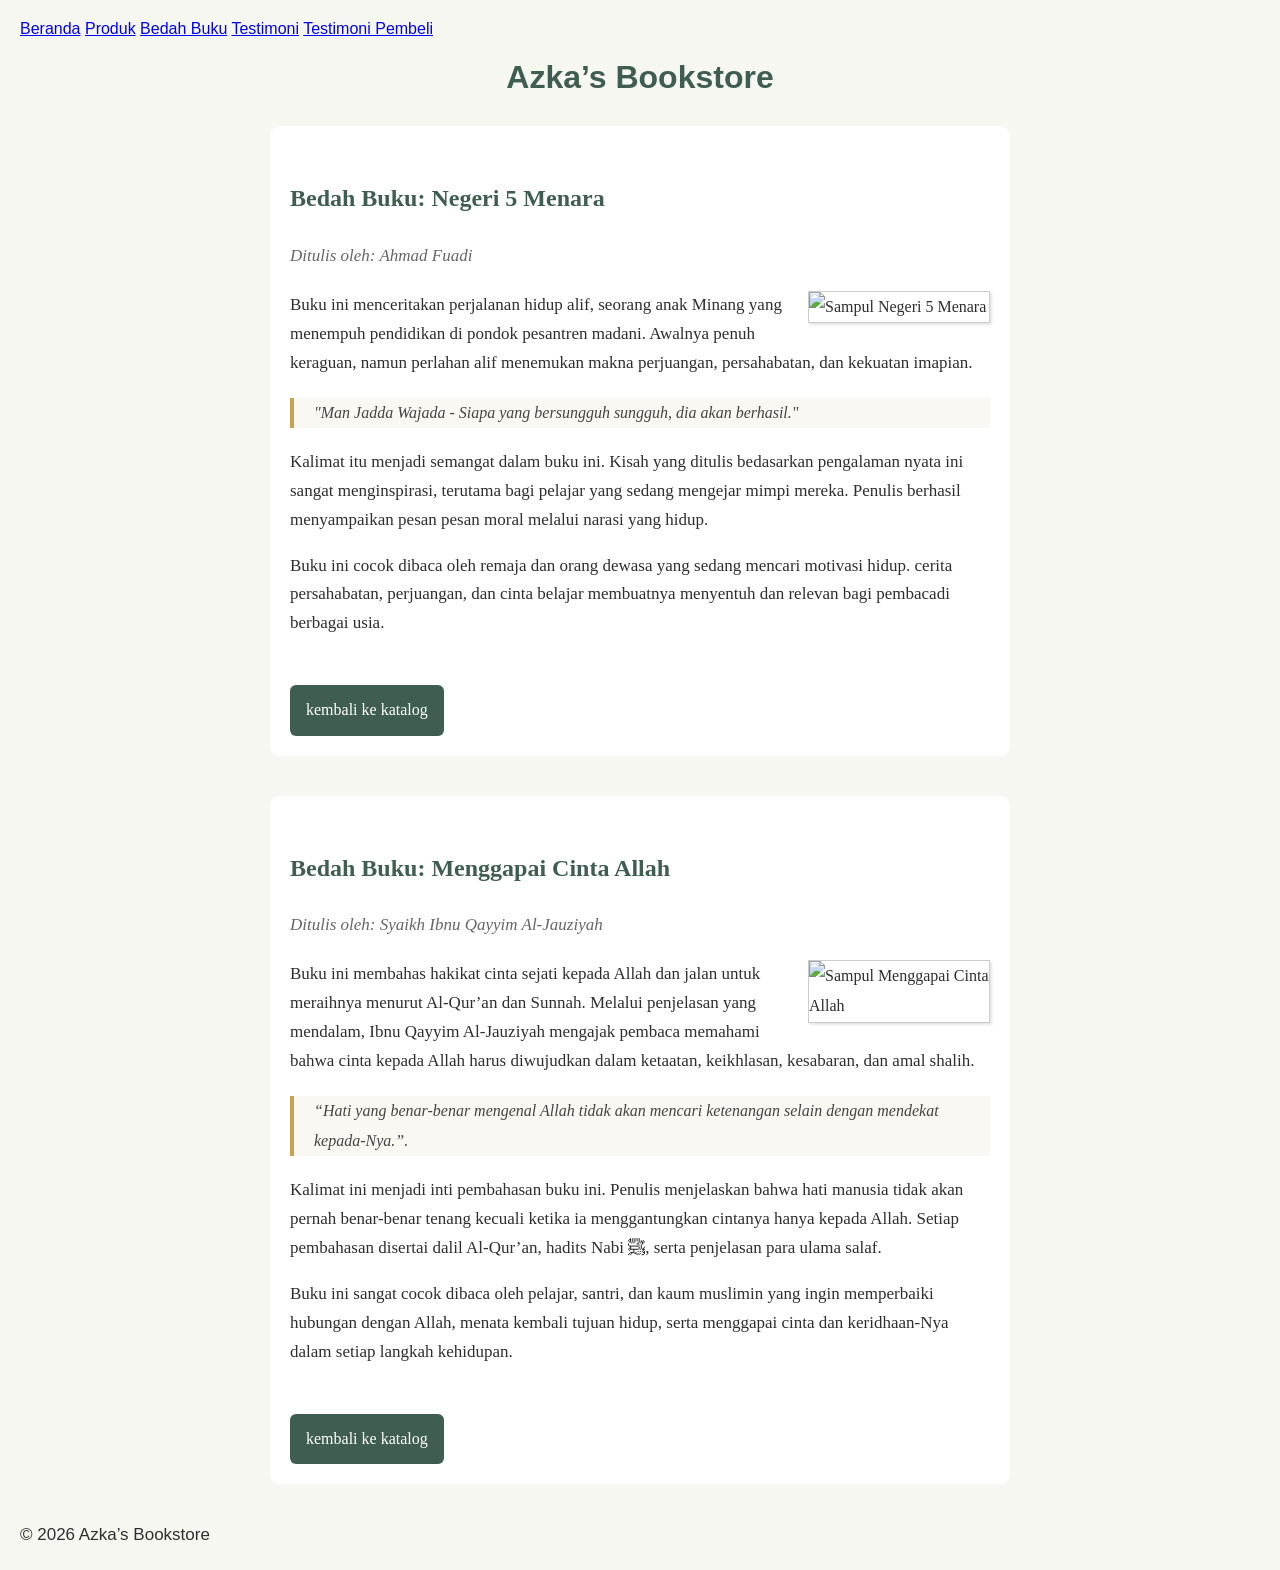
==== bedah-buku.html @ bd9b1e27 "Add files via upload" ====
<!DOCTYPE html>
<html lang="id">
<head>
<meta charset="UTF-8">
<meta name="viewport" content="width=device-width, initial-scale=1.0">
<title>Profil Usaha Buku</title>
<link rel="stylesheet" href="style.css"/>
</head>
<body>
    <header>
    <nav> <a href="index.html">Beranda</a>
        <a href="produk.html">Produk</a>
        <a href="bedah-buku.html">Bedah Buku</a>
        <a href="testimoni.html">Testimoni</a>
        <a href="tampil-testimoni.html">Testimoni Pembeli</a>
    </nav>
    </header>
     <h1>Azka’s Bookstore</h1>

<section class="daftar-produk">
<main class="artikel">
<h2>Bedah Buku: Negeri 5 Menara</h2>
<p class="penulis">Ditulis oleh: Ahmad Fuadi</p>
<img src="images/Negri 5 Menara.jpeg" alt="Sampul Negeri 5 Menara" class="sampul">
<p>
    Buku ini menceritakan perjalanan hidup alif, seorang anak Minang yang menempuh pendidikan di pondok pesantren madani.
    Awalnya penuh keraguan, namun perlahan alif menemukan makna perjuangan, persahabatan, dan kekuatan imapian. 
</p>

<blockquote>
    "Man Jadda Wajada - Siapa yang bersungguh sungguh, dia akan berhasil."
</blockquote>
<p> 
    Kalimat itu menjadi semangat dalam buku ini. Kisah yang ditulis bedasarkan pengalaman nyata ini sangat menginspirasi, terutama bagi pelajar yang sedang mengejar mimpi mereka. Penulis berhasil menyampaikan pesan pesan moral melalui narasi yang hidup.
</p>

<p>
    Buku ini cocok dibaca oleh remaja dan orang dewasa yang sedang mencari motivasi hidup. cerita persahabatan, perjuangan, dan cinta belajar membuatnya menyentuh dan relevan bagi pembacadi berbagai usia.
</p>
<a href="produk.html" class="btn-kembali">kembali ke katalog</a>
</main>
</section>

<section class="daftar-produk">
<main class="artikel">
<h2>Bedah Buku: Menggapai Cinta Allah</h2>
<p class="penulis">Ditulis oleh: Syaikh Ibnu Qayyim Al-Jauziyah</p>
<img src="images/Menggapai Cinta Allah.jpg" alt="Sampul Menggapai Cinta Allah" class="sampul">
<p>
    Buku ini membahas hakikat cinta sejati kepada Allah dan jalan untuk meraihnya menurut Al-Qur’an dan Sunnah. Melalui penjelasan yang mendalam, Ibnu Qayyim Al-Jauziyah mengajak pembaca memahami bahwa cinta kepada Allah harus diwujudkan dalam ketaatan, keikhlasan, kesabaran, dan amal shalih.
</p>

<blockquote>
   “Hati yang benar-benar mengenal Allah tidak akan mencari ketenangan selain dengan mendekat kepada-Nya.”.
</blockquote>

<p>
    Kalimat ini menjadi inti pembahasan buku ini. Penulis menjelaskan bahwa hati manusia tidak akan pernah benar-benar tenang kecuali ketika ia menggantungkan cintanya hanya kepada Allah. 
    Setiap pembahasan disertai dalil Al-Qur’an, hadits Nabi ﷺ, serta penjelasan para ulama salaf.
</p>

<p>
    Buku ini sangat cocok dibaca oleh pelajar, santri, dan kaum muslimin yang ingin memperbaiki hubungan dengan Allah, menata kembali tujuan hidup, serta menggapai cinta dan keridhaan-Nya dalam setiap langkah kehidupan.
</p>
<a href="produk.html" class="btn-kembali">kembali ke katalog</a>
</main>
</section>
<footer>
    <p>&copy; 2026 Azka’s Bookstore</p>
</footer>

</body>
</html>
---- style.css ----
body {
    background-color: #F7F7F2;
    font-family: Arial, sans-serif;
    color: #2E2E2E;
    margin: 20px;
}
h1 {
    color: #3F5D50;
    text-align: center;
    margin-bottom: 10px;
}
h2 {
color: #3F5D50;
text-align: left;
margin-top: 30px;
}
p {
    font-size: 17px;
    text-align: left;
    line-height: 1.7;
}

.daftar-produk {
    display: grid;
    grid-template-columns: repeat(auto-fit, minmax(250px, 1fr));
    gap: 20px;
    padding: 20px;
}
.produk {
    background-color: #FFFFFF;
    border: 1px solid #ddd;
    padding: 18px;
    border-radius: 12px;
    text-align: center;
    box-shadow: 0 4px 12px rgba(0, 0, 0, 0.08);
}
.produk img {
    width: 150px;
    height: auto;
    border-radius: 5px;
    margin-bottom: 10px;
}
.produk h2 {
    font-size: 20px;
    color: #3F5D50;
}
.produk h3 {
    font-size: 16px;
    color: #3F5D50;
}
.harga {
    font-weight: bold;
    color: #C9A24D;
}
.deskripsi {
    font-size: 14px;
    color: #555;
}

.artikel {
    max-width: 700px;
    margin: auto;
    padding: 20px;
    background-color: #FFFFFF;
    font-family: 'Georgia', serif;
    line-height: 1.9;
    border-radius: 10px;
}
.artikel .penulis {
    font-style: italic;
    color: #666;
    margin-bottom: 20px;
}
.artikel .sampul {
    width: 180px;
    float: right;
    margin: 0 0 20px 20px;
    border: 1px solid #ccc;
    box-shadow: 2px 2px 2px rgba(0,0,0,0.1);
}
.artikel blockquote {
    font-style: italic;
    padding-left: 20px;
    margin: 20px 0;
    border-left: 4px solid #C9A24D;
    color: #444;
    background-color:  #FAF8F2;
}
.btn-kembali {
    display: inline-block;
    margin-top: 30px;
    padding: 10px 16px;
    background-color: #3F5D50;
    color: white;
    text-decoration: none;
    border-radius:  6px;
}
.btn-kembali:hover {
    background-color: #2F4A40;
}
.formulir {
    max-width: 600px;
    margin: auto;
    padding: 20px;
    background-color: #fafafa;
    border-radius: 10px;
    box-shadow:  0 0 10px rgba(0,0,0,0.1);
}
form label {
    display: block;
    margin-top: 10px;
    font-weight: bold;
}
form input, form select, form textarea {
    width: 97%;
    padding: 8px;
    margin-top: 5px;
    margin-bottom: 15px;
    border-radius: 5px;
    border: 1px solid #ccc;
}
form button {
    background-color: #3498db;
    color: white;
    padding: 10px 15px;
    border: none;
    border-radius: 5px;
    cursor: pointer;
}
form button:hover {
    background-color: #2980b9;
}
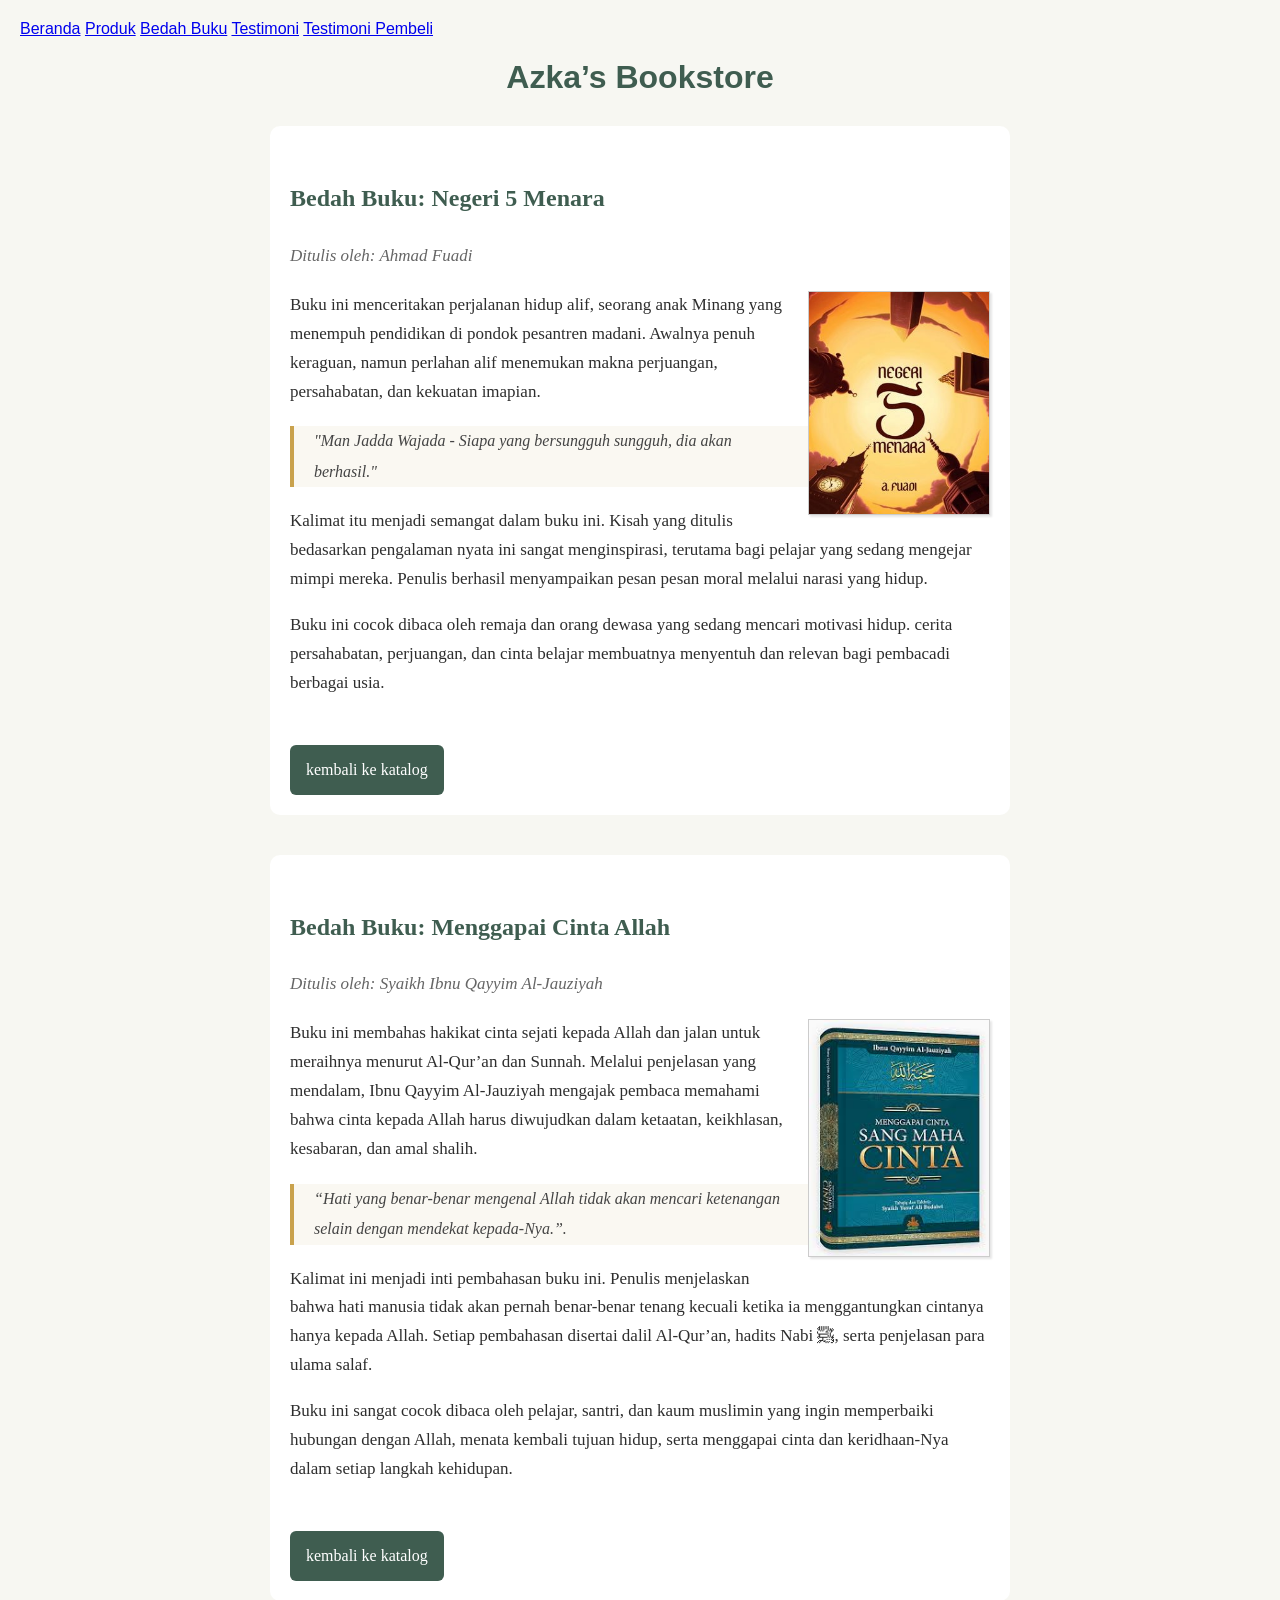
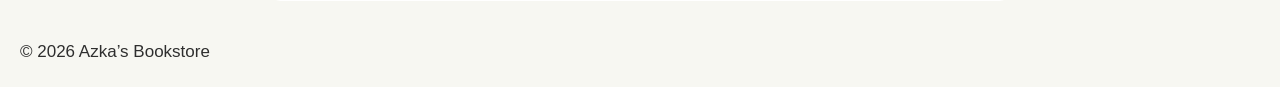
==== commit 84d32514: "Update bedah-buku.html" ====
--- a/bedah-buku.html
+++ b/bedah-buku.html
@@ -21,7 +21,7 @@
 <main class="artikel">
 <h2>Bedah Buku: Negeri 5 Menara</h2>
 <p class="penulis">Ditulis oleh: Ahmad Fuadi</p>
-<img src="images/Negri 5 Menara.jpeg" alt="Sampul Negeri 5 Menara" class="sampul">
+<img src="Negri 5 Menara.jpeg" alt="Sampul Negeri 5 Menara" class="sampul">
 <p>
     Buku ini menceritakan perjalanan hidup alif, seorang anak Minang yang menempuh pendidikan di pondok pesantren madani.
     Awalnya penuh keraguan, namun perlahan alif menemukan makna perjuangan, persahabatan, dan kekuatan imapian. 
@@ -45,7 +45,7 @@
 <main class="artikel">
 <h2>Bedah Buku: Menggapai Cinta Allah</h2>
 <p class="penulis">Ditulis oleh: Syaikh Ibnu Qayyim Al-Jauziyah</p>
-<img src="images/Menggapai Cinta Allah.jpg" alt="Sampul Menggapai Cinta Allah" class="sampul">
+<img src="Menggapai Cinta Allah.jpg" alt="Sampul Menggapai Cinta Allah" class="sampul">
 <p>
     Buku ini membahas hakikat cinta sejati kepada Allah dan jalan untuk meraihnya menurut Al-Qur’an dan Sunnah. Melalui penjelasan yang mendalam, Ibnu Qayyim Al-Jauziyah mengajak pembaca memahami bahwa cinta kepada Allah harus diwujudkan dalam ketaatan, keikhlasan, kesabaran, dan amal shalih.
 </p>
@@ -70,4 +70,5 @@
 </footer>
 
 </body>
-</html>+
+</html>
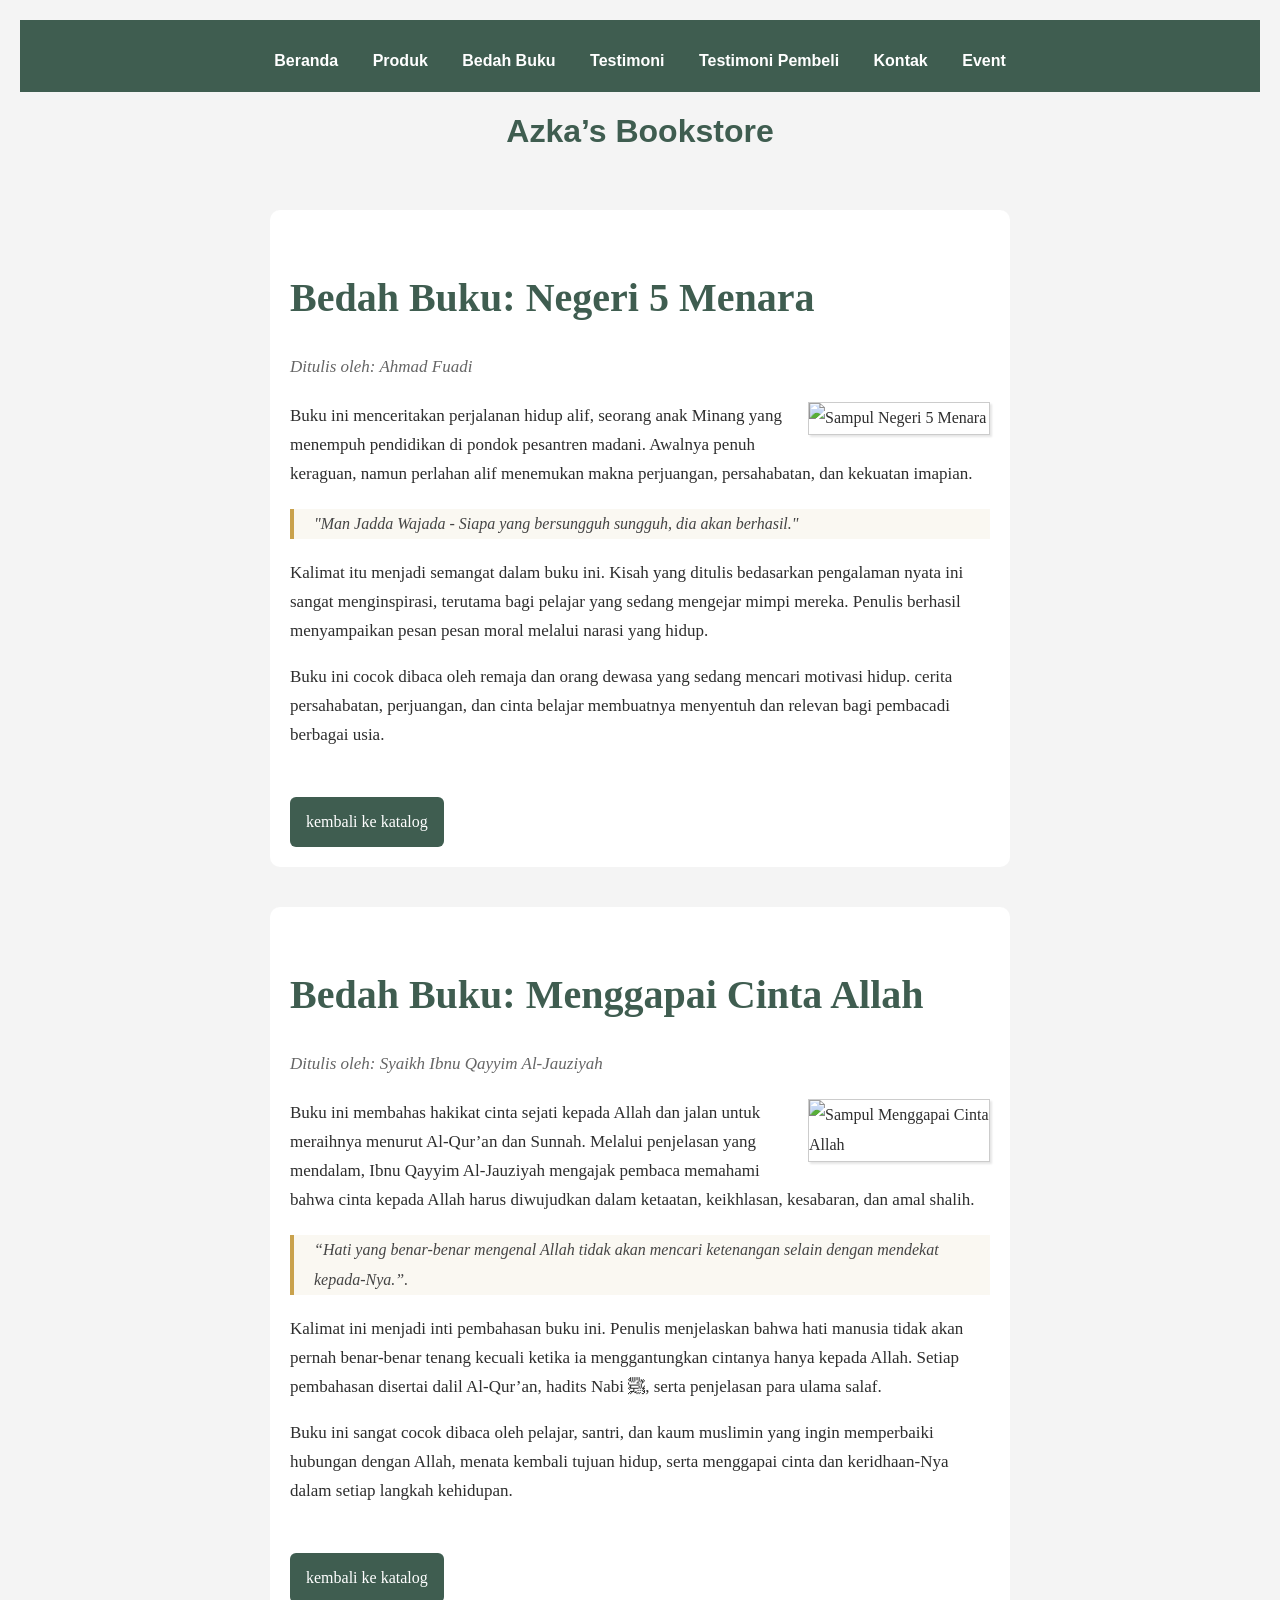
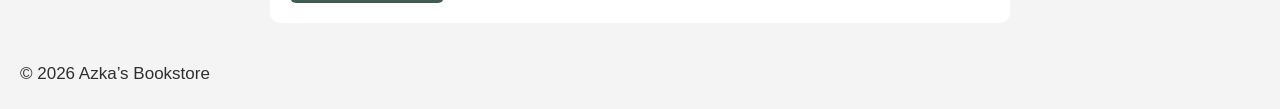
==== commit 8d94a591: "Add files via upload" ====
--- a/bedah-buku.html
+++ b/bedah-buku.html
@@ -13,6 +13,8 @@
         <a href="bedah-buku.html">Bedah Buku</a>
         <a href="testimoni.html">Testimoni</a>
         <a href="tampil-testimoni.html">Testimoni Pembeli</a>
+        <a href="kontak.html">Kontak</a>
+        <a href="event.html">Event</a>
     </nav>
     </header>
      <h1>Azka’s Bookstore</h1>
@@ -21,7 +23,7 @@
 <main class="artikel">
 <h2>Bedah Buku: Negeri 5 Menara</h2>
 <p class="penulis">Ditulis oleh: Ahmad Fuadi</p>
-<img src="Negri 5 Menara.jpeg" alt="Sampul Negeri 5 Menara" class="sampul">
+<img src="images/Negri 5 Menara.jpeg" alt="Sampul Negeri 5 Menara" class="sampul">
 <p>
     Buku ini menceritakan perjalanan hidup alif, seorang anak Minang yang menempuh pendidikan di pondok pesantren madani.
     Awalnya penuh keraguan, namun perlahan alif menemukan makna perjuangan, persahabatan, dan kekuatan imapian. 
@@ -45,7 +47,7 @@
 <main class="artikel">
 <h2>Bedah Buku: Menggapai Cinta Allah</h2>
 <p class="penulis">Ditulis oleh: Syaikh Ibnu Qayyim Al-Jauziyah</p>
-<img src="Menggapai Cinta Allah.jpg" alt="Sampul Menggapai Cinta Allah" class="sampul">
+<img src="images/Menggapai Cinta Allah.jpg" alt="Sampul Menggapai Cinta Allah" class="sampul">
 <p>
     Buku ini membahas hakikat cinta sejati kepada Allah dan jalan untuk meraihnya menurut Al-Qur’an dan Sunnah. Melalui penjelasan yang mendalam, Ibnu Qayyim Al-Jauziyah mengajak pembaca memahami bahwa cinta kepada Allah harus diwujudkan dalam ketaatan, keikhlasan, kesabaran, dan amal shalih.
 </p>
@@ -70,5 +72,4 @@
 </footer>
 
 </body>
-
-</html>
+</html>
--- a/style.css
+++ b/style.css
@@ -19,7 +19,19 @@
     text-align: left;
     line-height: 1.7;
 }
-
+header{
+background-color:#3f5d50;
+color:white;
+text-align:center;
+padding:20px;
+padding-bottom:10px;
+}
+.header-img{
+margin-top:10px;
+width: 100%;
+height: 180px;
+object-fit:cover;
+}
 .daftar-produk {
     display: grid;
     grid-template-columns: repeat(auto-fit, minmax(250px, 1fr));
@@ -130,3 +142,294 @@
 form button:hover {
     background-color: #2980b9;
 } 
+.kontak{
+text-align: center;
+margin-top: 10px;
+}
+.kontak h3{
+text-align: center;
+margin-top:10px;
+}
+.kontak p{
+text-align: center;
+margin-top:10px;
+}
+.event h1 {
+    text-align: center;
+}
+.event-container {
+    display: flex;
+    justify-content: center;
+    gap: 20px;
+}
+.event-card {
+    text-align: center;
+    border: 1px solid #ccc;
+    padding: 15px;
+    width: 250px;
+}
+.event-img{
+width:120px;
+margin-bottom:10px;
+}
+nav{
+background-color:#3F5D50;
+padding:12px;
+text-align:center;
+}
+nav a{
+color:white;
+text-decoration:none;
+margin:0 15px;
+font-weight:bold;
+}
+nav a:hover{
+text-decoration:underline;
+}
+.kategori-section{
+background:#FAF8F2;
+padding:40px;
+border-radius:10px;
+margin-top:30px;
+}
+.kategori-section h2{
+text-align:center;
+margin-bottom:30px;
+color:#3F5D50;
+}
+.kategori-buku{
+display:grid;
+grid-template-columns:repeat(auto-fit,minmax(250px,1fr));
+gap:20px;
+}
+.kategori{
+background:white;
+padding:20px;
+border-radius:12px;
+box-shadow:0 4px 12px rgba(0,0,0,0.08);
+text-align:center;
+transition:0.3s;
+}
+.kategori:hover{
+transform:translateY(-6px);
+box-shadow:0 8px 18px rgba(0,0,0,0.15);
+}
+.ikon{
+font-size:40px;
+margin-bottom:10px;
+}
+.kategori h3{
+color:#3F5D50;
+margin-bottom:10px;
+}
+.kategori p{
+font-size:14px;
+line-height:1.6;
+}
+.judul-web{
+background-color:#3F5D50;
+padding:20px;
+text-align:center;
+}
+.judul-web h1{
+color:white;
+font-size:40px;
+margin:0;
+font-family: Georgia, serif;
+}
+h1{
+text-align:center;
+color:#3F5D50;
+margin-bottom:40px;
+}
+.event-container{
+display:flex;
+justify-content:center;
+gap:30px;
+flex-wrap:wrap;
+}
+.event-card{
+background:white;
+width:250px;
+padding:20px;
+border-radius:15px;
+text-align:center;
+box-shadow:0 5px 15px rgba(0,0,0,0.1);
+transition:0.3s;
+}
+.event-card:hover{
+transform:translateY(-8px);
+}
+.event-card h2{
+color:#3F5D50;
+}
+.event-card p{
+color:#555;
+font-size:17px;
+}
+.banner img{
+width:100%;
+height: 180px;
+object-fit:cover;
+}
+.pilihan-buku{
+display:flex;
+justify-content:center;
+gap:20px;
+margin-top:20px;
+}
+.buku{
+background:#f5f5f5;
+padding:15px;
+border-radius:10px;
+width:150px;
+text-align:center;
+box-shadow:0 3px 8px rgba(0,0,0,0.2);
+}
+.buku:hover{
+transform:scale(1.05);
+}
+body {
+    background-color: #f4f4f4; /* Warna background yang lebih lembut */
+    font-family: 'Segoe UI', Tahoma, Geneva, Verdana, sans-serif;
+}
+.contact-container {
+    display: flex;
+    justify-content: center;
+    gap: 20px;
+    margin-top: 50px;
+    flex-wrap: wrap;
+}
+.card {
+    background: white;
+    padding: 30px;
+    border-radius: 12px;
+    box-shadow: 0 4px 10px rgba(0,0,0,0.1);
+    text-align: center;
+    width: 250px;
+}
+.card h3 {
+    color: #3e5c4d;
+    margin-bottom: 15px;
+}
+.event-container {
+    display: flex;
+    justify-content: center;
+    align-items: stretch; 
+    gap: 20px;
+}
+.event-card {
+    background: white;
+    border-radius: 15px;
+    padding: 20px;
+    width: 300px; 
+    display: flex;
+    flex-direction: column;
+    align-items: center;
+    text-align: center;
+    box-shadow: 0 4px 8px rgba(0,0,0,0.1);
+}
+.event-img {
+    width: 100%;       
+    height: 180px;     
+    object-fit: contain; 
+    display: block;
+    margin: 0 auto 15px auto;
+}
+.event-card {
+    display: flex;
+    flex-direction: column;
+    justify-content: space-between; 
+    height: 100%;
+}
+.event-card p {
+    flex-grow: 1; 
+    margin-bottom: 15px;
+}
+.event-btn {
+    background-color: #e0e4d9; 
+    padding: 10px 20px;
+    border-radius: 8px;
+    font-weight: bold;
+    width: 80%; 
+}
+.testimoni-box {
+    border: 1px solid #ddd;  
+    padding: 15px;            
+    margin-bottom: 20px;      
+    border-radius: 8px;       
+    background-color: #f9f9f9; 
+}
+.testimoni-box p {
+    margin: 5px 0;     
+}
+.contact-container {
+    padding: 80px 20px; 
+    text-align: center;
+    display: flex;
+    flex-direction: column; 
+    align-items: center;
+}
+h2 {
+    margin-bottom: 10px; 
+    font-size: 2.5rem;
+}
+.subtitle {
+    margin-bottom: 50px;
+    display: block; 
+    color: #666;
+}
+.contact-grid {
+    display: flex;
+    justify-content: center; 
+    flex-wrap: wrap;
+    gap: 30px; 
+    width: 100%;
+    max-width: 1200px;
+}
+.contact-card {
+    background: #fff;
+    padding: 40px 30px;
+    border-radius: 20px;
+    width: 300px; 
+    min-height: 350px; 
+    display: flex;
+    flex-direction: column;
+    justify-content: space-between; 
+    align-items: center;
+    box-shadow: 0 10px 30px rgba(0,0,0,0.05);
+}
+.contact-card:hover {
+    transform: translateY(-10px);
+    box-shadow: 0 15px 30px rgba(0,0,0,0.1);
+}
+.contact-card i {
+    font-size: 40px;
+    color: #2d4f43;
+    margin-bottom: 15px;
+}
+.contact-card h3 {
+    margin-bottom: 10px;
+    color: #333;
+}
+.contact-card p {
+    color: #777;
+    margin-bottom: 20px;
+}
+.btn {
+    display: inline-block;
+    padding: 10px 20px;
+    background-color: #2d4f43;
+    color: white;
+    text-decoration: none;
+    border-radius: 25px;
+    font-size: 0.9rem;
+    transition: background 0.3s;
+}
+.btn:hover {
+    background-color: #3e6b5b;
+}
+testimoni h1 {
+    margin-top: 20px; 
+    margin-bottom: 30px;
+}
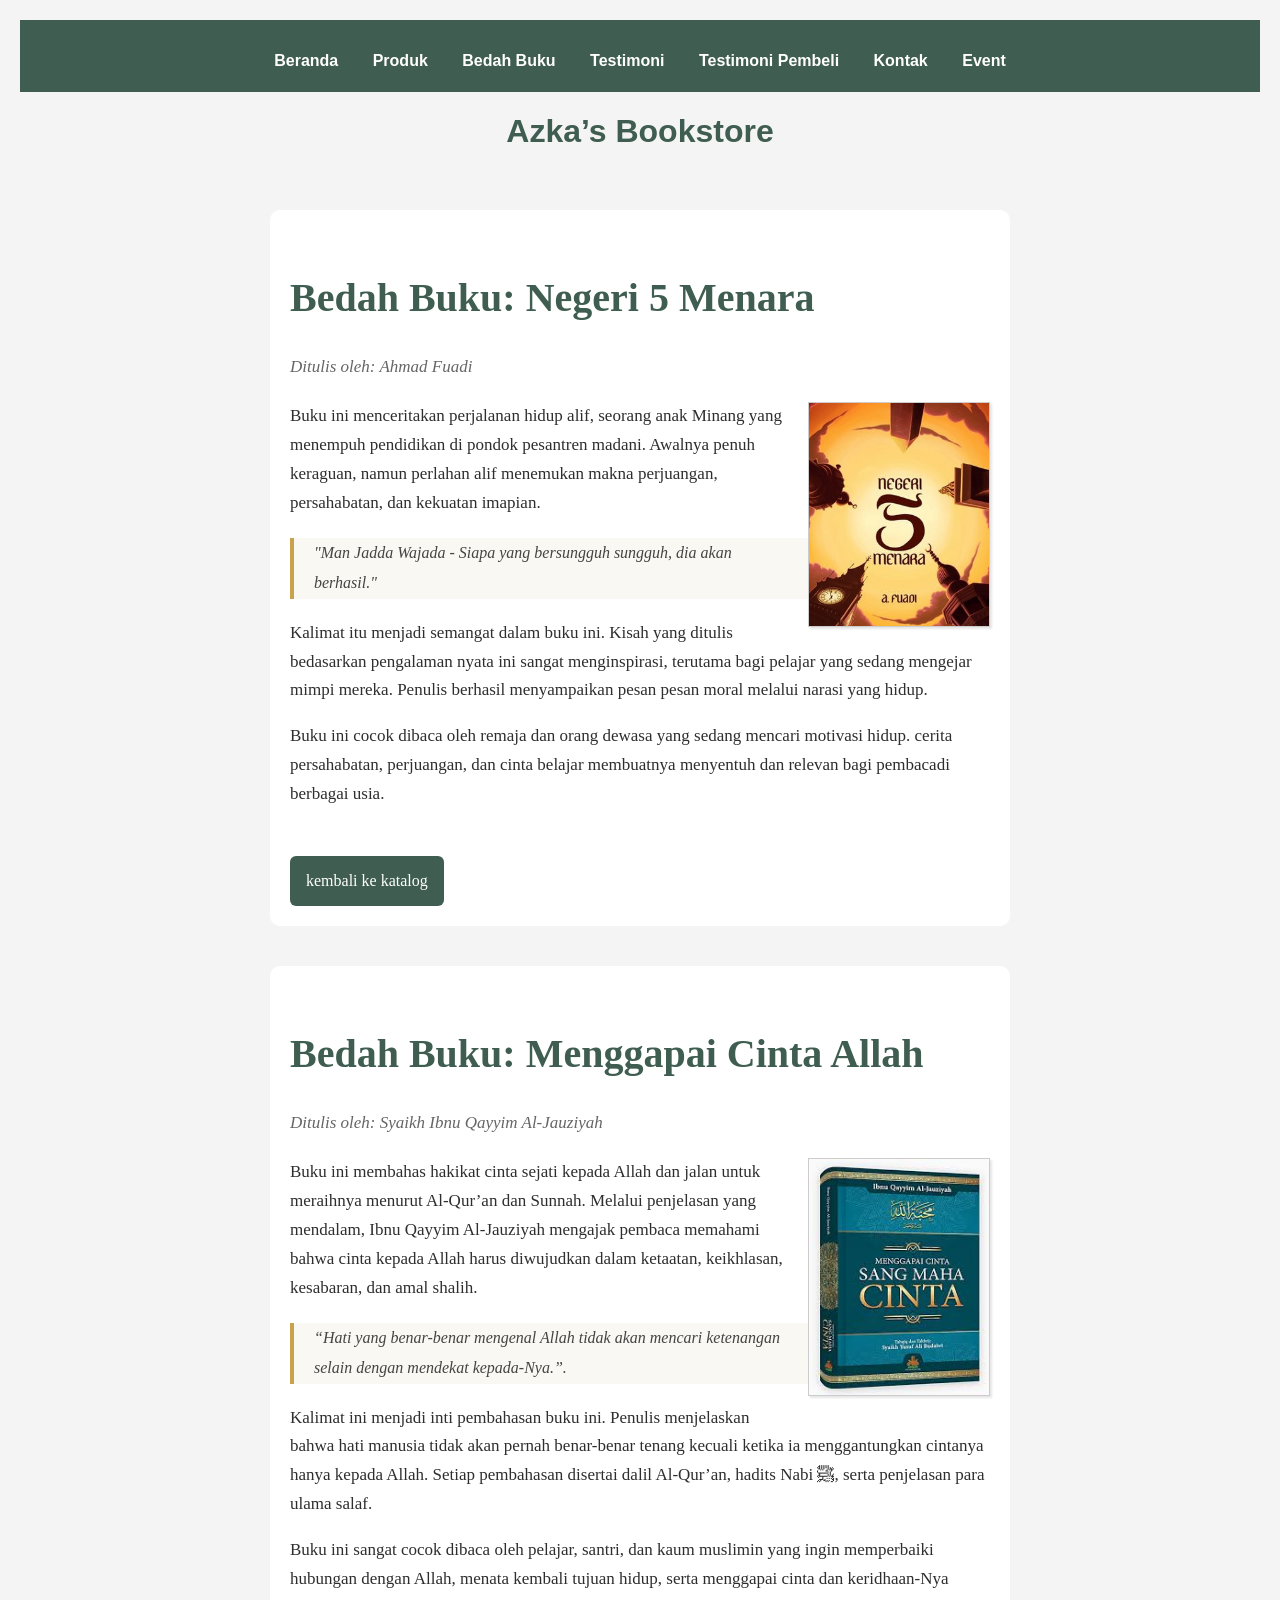
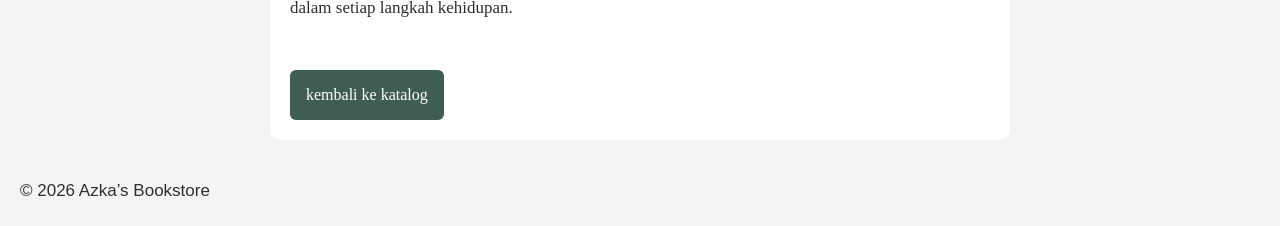
==== commit c526fac5: "Update bedah-buku.html" ====
--- a/bedah-buku.html
+++ b/bedah-buku.html
@@ -23,7 +23,7 @@
 <main class="artikel">
 <h2>Bedah Buku: Negeri 5 Menara</h2>
 <p class="penulis">Ditulis oleh: Ahmad Fuadi</p>
-<img src="images/Negri 5 Menara.jpeg" alt="Sampul Negeri 5 Menara" class="sampul">
+<img src="Negri 5 Menara.jpeg" alt="Sampul Negeri 5 Menara" class="sampul">
 <p>
     Buku ini menceritakan perjalanan hidup alif, seorang anak Minang yang menempuh pendidikan di pondok pesantren madani.
     Awalnya penuh keraguan, namun perlahan alif menemukan makna perjuangan, persahabatan, dan kekuatan imapian. 
@@ -47,7 +47,7 @@
 <main class="artikel">
 <h2>Bedah Buku: Menggapai Cinta Allah</h2>
 <p class="penulis">Ditulis oleh: Syaikh Ibnu Qayyim Al-Jauziyah</p>
-<img src="images/Menggapai Cinta Allah.jpg" alt="Sampul Menggapai Cinta Allah" class="sampul">
+<img src="Menggapai Cinta Allah.jpg" alt="Sampul Menggapai Cinta Allah" class="sampul">
 <p>
     Buku ini membahas hakikat cinta sejati kepada Allah dan jalan untuk meraihnya menurut Al-Qur’an dan Sunnah. Melalui penjelasan yang mendalam, Ibnu Qayyim Al-Jauziyah mengajak pembaca memahami bahwa cinta kepada Allah harus diwujudkan dalam ketaatan, keikhlasan, kesabaran, dan amal shalih.
 </p>
@@ -72,4 +72,5 @@
 </footer>
 
 </body>
-</html>+
+</html>
